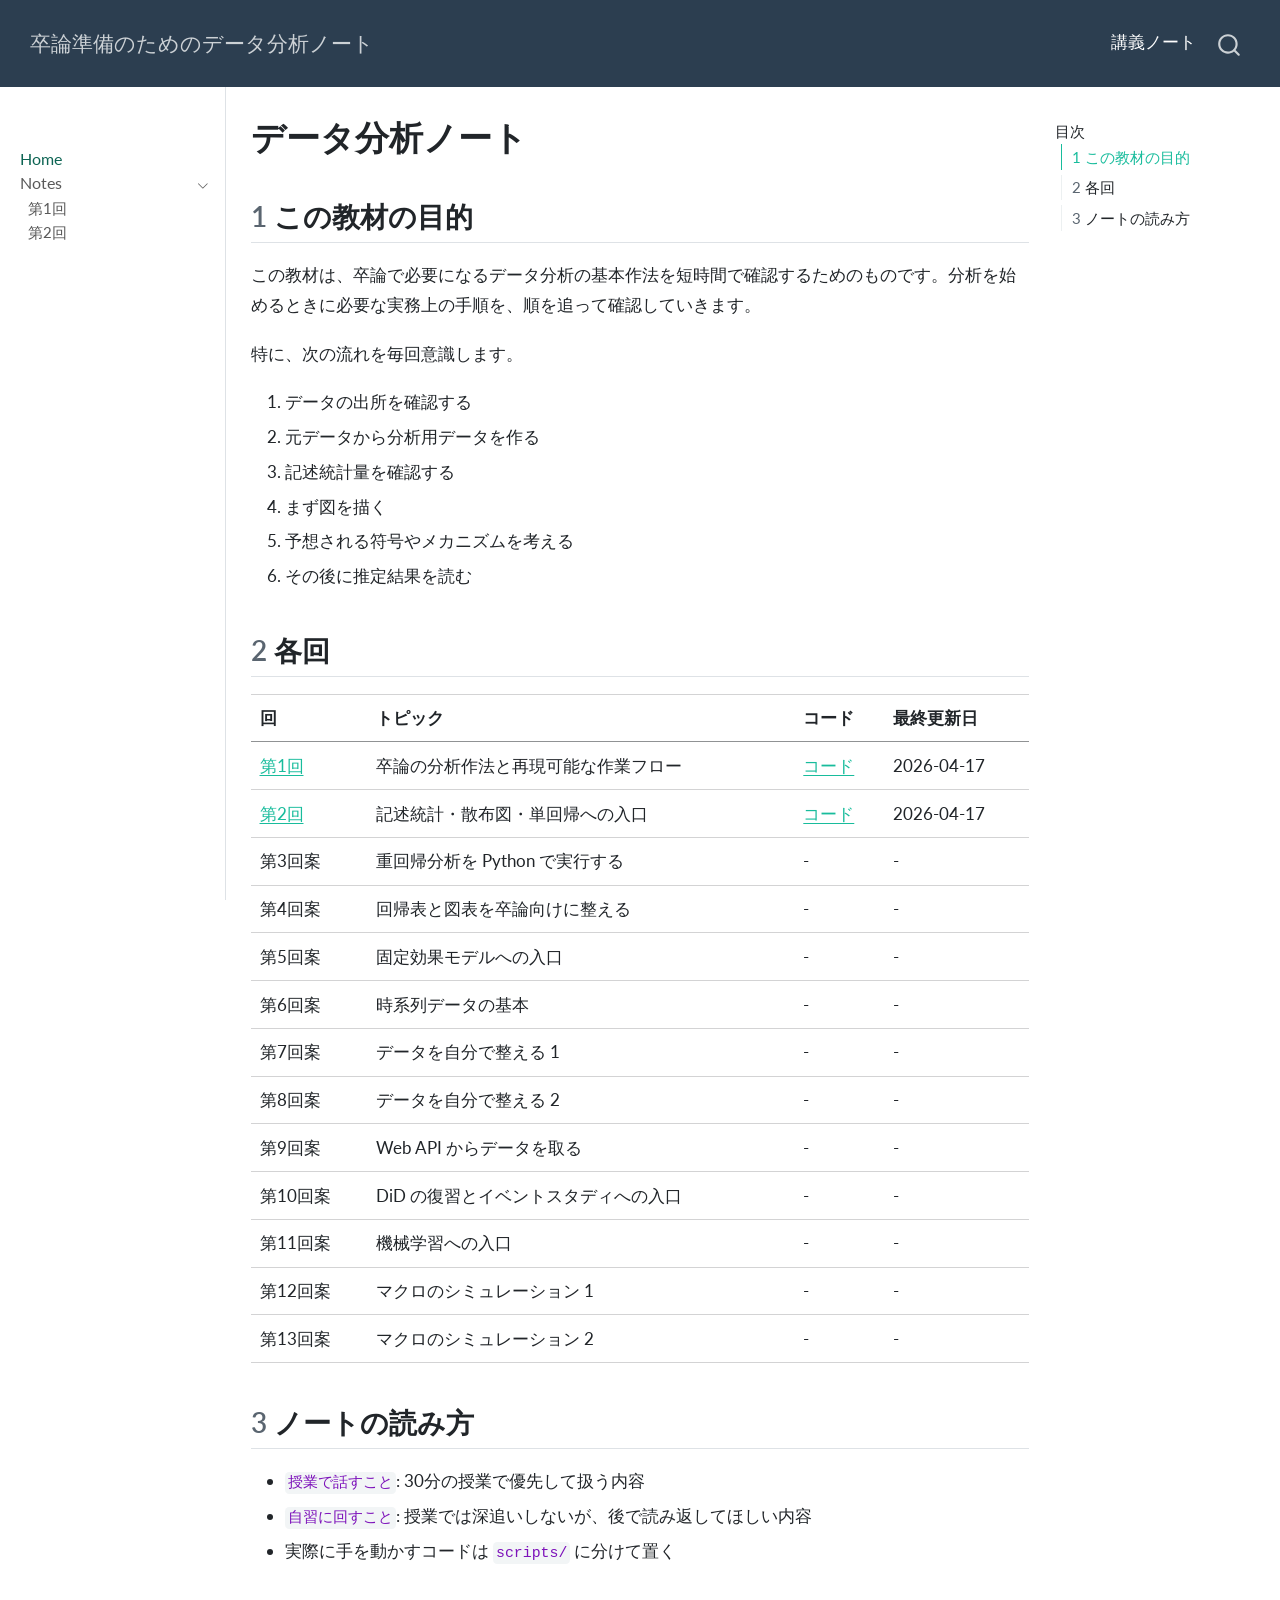
==== docs/notes/index.html @ 519c62a9 "Build docs for GitHub Pages Co-Authored-By: Claude Sonnet 4.6 <noreply@anthropic.com>" ====
<!DOCTYPE html>
<html xmlns="http://www.w3.org/1999/xhtml" lang="ja" xml:lang="ja"><head>

<meta charset="utf-8">
<meta name="generator" content="quarto-1.9.37">

<meta name="viewport" content="width=device-width, initial-scale=1.0, user-scalable=yes">


<title>データ分析ノート – 卒論準備のためのデータ分析ノート</title>
<style>
/* Default styles provided by pandoc.
** See https://pandoc.org/MANUAL.html#variables-for-html for config info.
*/
code{white-space: pre-wrap;}
span.smallcaps{font-variant: small-caps;}
div.columns{display: flex; gap: min(4vw, 1.5em);}
div.column{flex: auto; overflow-x: auto;}
div.hanging-indent{margin-left: 1.5em; text-indent: -1.5em;}
ul.task-list{list-style: none;}
ul.task-list li input[type="checkbox"] {
  width: 0.8em;
  margin: 0 0.8em 0.2em -1em; /* quarto-specific, see https://github.com/quarto-dev/quarto-cli/issues/4556 */ 
  vertical-align: middle;
}
</style>


<script src="../site_libs/quarto-nav/quarto-nav.js"></script>
<script src="../site_libs/quarto-nav/headroom.min.js"></script>
<script src="../site_libs/clipboard/clipboard.min.js"></script>
<script src="../site_libs/quarto-search/autocomplete.umd.js"></script>
<script src="../site_libs/quarto-search/fuse.min.js"></script>
<script src="../site_libs/quarto-search/quarto-search.js"></script>
<meta name="quarto:offset" content="../">
<script src="../site_libs/quarto-html/quarto.js" type="module"></script>
<script src="../site_libs/quarto-html/tabsets/tabsets.js" type="module"></script>
<script src="../site_libs/quarto-html/popper.min.js"></script>
<script src="../site_libs/quarto-html/tippy.umd.min.js"></script>
<script src="../site_libs/quarto-html/anchor.min.js"></script>
<link href="../site_libs/quarto-html/tippy.css" rel="stylesheet">
<link href="../site_libs/quarto-html/quarto-syntax-highlighting-7f8f88aac4f3542376d5c11b86a4c14d.css" rel="stylesheet" id="quarto-text-highlighting-styles">
<script src="../site_libs/bootstrap/bootstrap.min.js"></script>
<link href="../site_libs/bootstrap/bootstrap-icons.css" rel="stylesheet">
<link href="../site_libs/bootstrap/bootstrap-a25fe14d71fb15effab06e6c3a28be36.min.css" rel="stylesheet" append-hash="true" id="quarto-bootstrap" data-mode="light">
<script id="quarto-search-options" type="application/json">{
  "location": "navbar",
  "copy-button": false,
  "collapse-after": 3,
  "panel-placement": "end",
  "type": "overlay",
  "limit": 50,
  "keyboard-shortcut": [
    "f",
    "/",
    "s"
  ],
  "show-item-context": false,
  "language": {
    "search-no-results-text": "一致なし",
    "search-matching-documents-text": "一致した文書",
    "search-copy-link-title": "検索へのリンクをコピー",
    "search-hide-matches-text": "追加の検索結果を非表示",
    "search-more-match-text": "追加の検索結果",
    "search-more-matches-text": "追加の検索結果",
    "search-clear-button-title": "消去",
    "search-text-placeholder": "",
    "search-detached-cancel-button-title": "取消",
    "search-submit-button-title": "検索",
    "search-label": "サーチ"
  }
}</script>


<link rel="stylesheet" href="../assets/styles.css">
</head>

<body class="nav-sidebar docked nav-fixed quarto-light">

<div id="quarto-search-results"></div>
  <header id="quarto-header" class="headroom fixed-top">
    <nav class="navbar navbar-expand-lg " data-bs-theme="dark">
      <div class="navbar-container container-fluid">
      <div class="navbar-brand-container mx-auto">
    <a class="navbar-brand" href="../index.html">
    <span class="navbar-title">卒論準備のためのデータ分析ノート</span>
    </a>
  </div>
            <div id="quarto-search" class="" title="サーチ"></div>
          <button class="navbar-toggler" type="button" data-bs-toggle="collapse" data-bs-target="#navbarCollapse" aria-controls="navbarCollapse" role="menu" aria-expanded="false" aria-label="ナビゲーションを切り替える" onclick="if (window.quartoToggleHeadroom) { window.quartoToggleHeadroom(); }">
  <span class="navbar-toggler-icon"></span>
</button>
          <div class="collapse navbar-collapse" id="navbarCollapse">
            <ul class="navbar-nav navbar-nav-scroll ms-auto">
  <li class="nav-item">
    <a class="nav-link active" href="../notes/index.html" aria-current="page"> 
<span class="menu-text">講義ノート</span></a>
  </li>  
</ul>
          </div> <!-- /navcollapse -->
            <div class="quarto-navbar-tools">
</div>
      </div> <!-- /container-fluid -->
    </nav>
  <nav class="quarto-secondary-nav">
    <div class="container-fluid d-flex">
      <button type="button" class="quarto-btn-toggle btn" data-bs-toggle="collapse" role="button" data-bs-target=".quarto-sidebar-collapse-item" aria-controls="quarto-sidebar" aria-expanded="false" aria-label="サイドバーを切り替える" onclick="if (window.quartoToggleHeadroom) { window.quartoToggleHeadroom(); }">
        <i class="bi bi-layout-text-sidebar-reverse"></i>
      </button>
        <nav class="quarto-page-breadcrumbs" aria-label="breadcrumb"><ol class="breadcrumb"><li class="breadcrumb-item"><a href="../notes/index.html">Home</a></li></ol></nav>
        <a class="flex-grow-1" role="navigation" data-bs-toggle="collapse" data-bs-target=".quarto-sidebar-collapse-item" aria-controls="quarto-sidebar" aria-expanded="false" aria-label="サイドバーを切り替える" onclick="if (window.quartoToggleHeadroom) { window.quartoToggleHeadroom(); }">      
        </a>
      <button type="button" class="btn quarto-search-button" aria-label="サーチ" onclick="window.quartoOpenSearch();">
        <i class="bi bi-search"></i>
      </button>
    </div>
  </nav>
</header>
<!-- content -->
<div id="quarto-content" class="quarto-container page-columns page-rows-contents page-layout-article page-navbar">
<!-- sidebar -->
  <nav id="quarto-sidebar" class="sidebar collapse collapse-horizontal quarto-sidebar-collapse-item sidebar-navigation docked overflow-auto">
        <div class="mt-2 flex-shrink-0 align-items-center">
        <div class="sidebar-search">
        <div id="quarto-search" class="" title="サーチ"></div>
        </div>
        </div>
    <div class="sidebar-menu-container"> 
    <ul class="list-unstyled mt-1">
        <li class="sidebar-item">
  <div class="sidebar-item-container"> 
  <a href="../notes/index.html" class="sidebar-item-text sidebar-link active">
 <span class="menu-text">Home</span></a>
  </div>
</li>
        <li class="sidebar-item sidebar-item-section">
      <div class="sidebar-item-container"> 
            <a class="sidebar-item-text sidebar-link text-start" data-bs-toggle="collapse" data-bs-target="#quarto-sidebar-section-1" role="navigation" aria-expanded="true">
 <span class="menu-text">Notes</span></a>
          <a class="sidebar-item-toggle text-start" data-bs-toggle="collapse" data-bs-target="#quarto-sidebar-section-1" role="navigation" aria-expanded="true" aria-label="セクションを切り替え">
            <i class="bi bi-chevron-right ms-2"></i>
          </a> 
      </div>
      <ul id="quarto-sidebar-section-1" class="collapse list-unstyled sidebar-section depth1 show">  
          <li class="sidebar-item">
  <div class="sidebar-item-container"> 
  <a href="../notes/sessions/session-01.html" class="sidebar-item-text sidebar-link">
 <span class="menu-text">第1回</span></a>
  </div>
</li>
          <li class="sidebar-item">
  <div class="sidebar-item-container"> 
  <a href="../notes/sessions/session-02.html" class="sidebar-item-text sidebar-link">
 <span class="menu-text">第2回</span></a>
  </div>
</li>
      </ul>
  </li>
    </ul>
    </div>
</nav>
<div id="quarto-sidebar-glass" class="quarto-sidebar-collapse-item" data-bs-toggle="collapse" data-bs-target=".quarto-sidebar-collapse-item"></div>
<!-- margin-sidebar -->
    <div id="quarto-margin-sidebar" class="sidebar margin-sidebar">
        <nav id="TOC" role="doc-toc" class="toc-active">
    <h2 id="toc-title">目次</h2>
   
  <ul>
  <li><a href="#この教材の目的" id="toc-この教材の目的" class="nav-link active" data-scroll-target="#この教材の目的"><span class="header-section-number">1</span> この教材の目的</a></li>
  <li><a href="#各回" id="toc-各回" class="nav-link" data-scroll-target="#各回"><span class="header-section-number">2</span> 各回</a></li>
  <li><a href="#ノートの読み方" id="toc-ノートの読み方" class="nav-link" data-scroll-target="#ノートの読み方"><span class="header-section-number">3</span> ノートの読み方</a></li>
  </ul>
</nav>
    </div>
<!-- main -->
<main class="content" id="quarto-document-content">

<header id="title-block-header" class="quarto-title-block default">
<div class="quarto-title">
<h1 class="title">データ分析ノート</h1>
</div>



<div class="quarto-title-meta">

    
  
    
  </div>
  


</header>


<section id="この教材の目的" class="level2" data-number="1">
<h2 data-number="1" class="anchored" data-anchor-id="この教材の目的"><span class="header-section-number">1</span> この教材の目的</h2>
<p>この教材は、卒論で必要になるデータ分析の基本作法を短時間で確認するためのものです。分析を始めるときに必要な実務上の手順を、順を追って確認していきます。</p>
<p>特に、次の流れを毎回意識します。</p>
<ol type="1">
<li>データの出所を確認する</li>
<li>元データから分析用データを作る</li>
<li>記述統計量を確認する</li>
<li>まず図を描く</li>
<li>予想される符号やメカニズムを考える</li>
<li>その後に推定結果を読む</li>
</ol>
</section>
<section id="各回" class="level2" data-number="2">
<h2 data-number="2" class="anchored" data-anchor-id="各回"><span class="header-section-number">2</span> 各回</h2>
<table class="caption-top table">
<thead>
<tr class="header">
<th>回</th>
<th>トピック</th>
<th>コード</th>
<th>最終更新日</th>
</tr>
</thead>
<tbody>
<tr class="odd">
<td><a href="../notes/sessions/session-01.html">第1回</a></td>
<td>卒論の分析作法と再現可能な作業フロー</td>
<td><a href="https://github.com/kjst-edu/thesis-data-lab/tree/main/scripts/session_01">コード</a></td>
<td>2026-04-17</td>
</tr>
<tr class="even">
<td><a href="../notes/sessions/session-02.html">第2回</a></td>
<td>記述統計・散布図・単回帰への入口</td>
<td><a href="https://github.com/kjst-edu/thesis-data-lab/tree/main/scripts/session_02">コード</a></td>
<td>2026-04-17</td>
</tr>
<tr class="odd">
<td>第3回案</td>
<td>重回帰分析を Python で実行する</td>
<td>-</td>
<td>-</td>
</tr>
<tr class="even">
<td>第4回案</td>
<td>回帰表と図表を卒論向けに整える</td>
<td>-</td>
<td>-</td>
</tr>
<tr class="odd">
<td>第5回案</td>
<td>固定効果モデルへの入口</td>
<td>-</td>
<td>-</td>
</tr>
<tr class="even">
<td>第6回案</td>
<td>時系列データの基本</td>
<td>-</td>
<td>-</td>
</tr>
<tr class="odd">
<td>第7回案</td>
<td>データを自分で整える 1</td>
<td>-</td>
<td>-</td>
</tr>
<tr class="even">
<td>第8回案</td>
<td>データを自分で整える 2</td>
<td>-</td>
<td>-</td>
</tr>
<tr class="odd">
<td>第9回案</td>
<td>Web API からデータを取る</td>
<td>-</td>
<td>-</td>
</tr>
<tr class="even">
<td>第10回案</td>
<td>DiD の復習とイベントスタディへの入口</td>
<td>-</td>
<td>-</td>
</tr>
<tr class="odd">
<td>第11回案</td>
<td>機械学習への入口</td>
<td>-</td>
<td>-</td>
</tr>
<tr class="even">
<td>第12回案</td>
<td>マクロのシミュレーション 1</td>
<td>-</td>
<td>-</td>
</tr>
<tr class="odd">
<td>第13回案</td>
<td>マクロのシミュレーション 2</td>
<td>-</td>
<td>-</td>
</tr>
</tbody>
</table>
</section>
<section id="ノートの読み方" class="level2" data-number="3">
<h2 data-number="3" class="anchored" data-anchor-id="ノートの読み方"><span class="header-section-number">3</span> ノートの読み方</h2>
<ul>
<li><code>授業で話すこと</code>: 30分の授業で優先して扱う内容</li>
<li><code>自習に回すこと</code>: 授業では深追いしないが、後で読み返してほしい内容</li>
<li>実際に手を動かすコードは <code>scripts/</code> に分けて置く</li>
</ul>


</section>

</main> <!-- /main -->
<script id="quarto-html-after-body" type="application/javascript">
  window.document.addEventListener("DOMContentLoaded", function (event) {
    const icon = "";
    const anchorJS = new window.AnchorJS();
    anchorJS.options = {
      placement: 'right',
      icon: icon
    };
    anchorJS.add('.anchored');
    const isCodeAnnotation = (el) => {
      for (const clz of el.classList) {
        if (clz.startsWith('code-annotation-')) {                     
          return true;
        }
      }
      return false;
    }
    const onCopySuccess = function(e) {
      // button target
      const button = e.trigger;
      // don't keep focus
      button.blur();
      // flash "checked"
      button.classList.add('code-copy-button-checked');
      var currentTitle = button.getAttribute("title");
      button.setAttribute("title", "コピーしました");
      let tooltip;
      if (window.bootstrap) {
        button.setAttribute("data-bs-toggle", "tooltip");
        button.setAttribute("data-bs-placement", "left");
        button.setAttribute("data-bs-title", "コピーしました");
        tooltip = new bootstrap.Tooltip(button, 
          { trigger: "manual", 
            customClass: "code-copy-button-tooltip",
            offset: [0, -8]});
        tooltip.show();    
      }
      setTimeout(function() {
        if (tooltip) {
          tooltip.hide();
          button.removeAttribute("data-bs-title");
          button.removeAttribute("data-bs-toggle");
          button.removeAttribute("data-bs-placement");
        }
        button.setAttribute("title", currentTitle);
        button.classList.remove('code-copy-button-checked');
      }, 1000);
      // clear code selection
      e.clearSelection();
    }
    const getTextToCopy = function(trigger) {
      const outerScaffold = trigger.parentElement.cloneNode(true);
      const codeEl = outerScaffold.querySelector('code');
      for (const childEl of codeEl.children) {
        if (isCodeAnnotation(childEl)) {
          childEl.remove();
        }
      }
      return codeEl.innerText;
    }
    const clipboard = new window.ClipboardJS('.code-copy-button:not([data-in-quarto-modal])', {
      text: getTextToCopy
    });
    clipboard.on('success', onCopySuccess);
    if (window.document.getElementById('quarto-embedded-source-code-modal')) {
      const clipboardModal = new window.ClipboardJS('.code-copy-button[data-in-quarto-modal]', {
        text: getTextToCopy,
        container: window.document.getElementById('quarto-embedded-source-code-modal')
      });
      clipboardModal.on('success', onCopySuccess);
    }
      var localhostRegex = new RegExp(/^(?:http|https):\/\/localhost\:?[0-9]*\//);
      var mailtoRegex = new RegExp(/^mailto:/);
        var filterRegex = new RegExp('/' + window.location.host + '/');
      var isInternal = (href) => {
          return filterRegex.test(href) || localhostRegex.test(href) || mailtoRegex.test(href);
      }
      // Inspect non-navigation links and adorn them if external
     var links = window.document.querySelectorAll('a[href]:not(.nav-link):not(.navbar-brand):not(.toc-action):not(.sidebar-link):not(.sidebar-item-toggle):not(.pagination-link):not(.no-external):not([aria-hidden]):not(.dropdown-item):not(.quarto-navigation-tool):not(.about-link)');
      for (var i=0; i<links.length; i++) {
        const link = links[i];
        if (!isInternal(link.href)) {
          // undo the damage that might have been done by quarto-nav.js in the case of
          // links that we want to consider external
          if (link.dataset.originalHref !== undefined) {
            link.href = link.dataset.originalHref;
          }
        }
      }
    function tippyHover(el, contentFn, onTriggerFn, onUntriggerFn) {
      const config = {
        allowHTML: true,
        maxWidth: 500,
        delay: 100,
        arrow: false,
        appendTo: function(el) {
            return el.parentElement;
        },
        interactive: true,
        interactiveBorder: 10,
        theme: 'quarto',
        placement: 'bottom-start',
      };
      if (contentFn) {
        config.content = contentFn;
      }
      if (onTriggerFn) {
        config.onTrigger = onTriggerFn;
      }
      if (onUntriggerFn) {
        config.onUntrigger = onUntriggerFn;
      }
      window.tippy(el, config); 
    }
    const noterefs = window.document.querySelectorAll('a[role="doc-noteref"]');
    for (var i=0; i<noterefs.length; i++) {
      const ref = noterefs[i];
      tippyHover(ref, function() {
        // use id or data attribute instead here
        let href = ref.getAttribute('data-footnote-href') || ref.getAttribute('href');
        try { href = new URL(href).hash; } catch {}
        const id = href.replace(/^#\/?/, "");
        const note = window.document.getElementById(id);
        if (note) {
          return note.innerHTML;
        } else {
          return "";
        }
      });
    }
    const xrefs = window.document.querySelectorAll('a.quarto-xref');
    const processXRef = (id, note) => {
      // Strip column container classes
      const stripColumnClz = (el) => {
        el.classList.remove("page-full", "page-columns");
        if (el.children) {
          for (const child of el.children) {
            stripColumnClz(child);
          }
        }
      }
      stripColumnClz(note)
      if (id === null || id.startsWith('sec-')) {
        // Special case sections, only their first couple elements
        const container = document.createElement("div");
        if (note.children && note.children.length > 2) {
          container.appendChild(note.children[0].cloneNode(true));
          for (let i = 1; i < note.children.length; i++) {
            const child = note.children[i];
            if (child.tagName === "P" && child.innerText === "") {
              continue;
            } else {
              container.appendChild(child.cloneNode(true));
              break;
            }
          }
          if (window.Quarto?.typesetMath) {
            window.Quarto.typesetMath(container);
          }
          return container.innerHTML
        } else {
          if (window.Quarto?.typesetMath) {
            window.Quarto.typesetMath(note);
          }
          return note.innerHTML;
        }
      } else {
        // Remove any anchor links if they are present
        const anchorLink = note.querySelector('a.anchorjs-link');
        if (anchorLink) {
          anchorLink.remove();
        }
        if (window.Quarto?.typesetMath) {
          window.Quarto.typesetMath(note);
        }
        if (note.classList.contains("callout")) {
          return note.outerHTML;
        } else {
          return note.innerHTML;
        }
      }
    }
    for (var i=0; i<xrefs.length; i++) {
      const xref = xrefs[i];
      tippyHover(xref, undefined, function(instance) {
        instance.disable();
        let url = xref.getAttribute('href');
        let hash = undefined; 
        if (url.startsWith('#')) {
          hash = url;
        } else {
          try { hash = new URL(url).hash; } catch {}
        }
        if (hash) {
          const id = hash.replace(/^#\/?/, "");
          const note = window.document.getElementById(id);
          if (note !== null) {
            try {
              const html = processXRef(id, note.cloneNode(true));
              instance.setContent(html);
            } finally {
              instance.enable();
              instance.show();
            }
          } else {
            // See if we can fetch this
            fetch(url.split('#')[0])
            .then(res => res.text())
            .then(html => {
              const parser = new DOMParser();
              const htmlDoc = parser.parseFromString(html, "text/html");
              const note = htmlDoc.getElementById(id);
              if (note !== null) {
                const html = processXRef(id, note);
                instance.setContent(html);
              } 
            }).finally(() => {
              instance.enable();
              instance.show();
            });
          }
        } else {
          // See if we can fetch a full url (with no hash to target)
          // This is a special case and we should probably do some content thinning / targeting
          fetch(url)
          .then(res => res.text())
          .then(html => {
            const parser = new DOMParser();
            const htmlDoc = parser.parseFromString(html, "text/html");
            const note = htmlDoc.querySelector('main.content');
            if (note !== null) {
              // This should only happen for chapter cross references
              // (since there is no id in the URL)
              // remove the first header
              if (note.children.length > 0 && note.children[0].tagName === "HEADER") {
                note.children[0].remove();
              }
              const html = processXRef(null, note);
              instance.setContent(html);
            } 
          }).finally(() => {
            instance.enable();
            instance.show();
          });
        }
      }, function(instance) {
      });
    }
        let selectedAnnoteEl;
        const selectorForAnnotation = ( cell, annotation) => {
          let cellAttr = 'data-code-cell="' + cell + '"';
          let lineAttr = 'data-code-annotation="' +  annotation + '"';
          const selector = 'span[' + cellAttr + '][' + lineAttr + ']';
          return selector;
        }
        const selectCodeLines = (annoteEl) => {
          const doc = window.document;
          const targetCell = annoteEl.getAttribute("data-target-cell");
          const targetAnnotation = annoteEl.getAttribute("data-target-annotation");
          const annoteSpan = window.document.querySelector(selectorForAnnotation(targetCell, targetAnnotation));
          const lines = annoteSpan.getAttribute("data-code-lines").split(",");
          const lineIds = lines.map((line) => {
            return targetCell + "-" + line;
          })
          let top = null;
          let height = null;
          let parent = null;
          if (lineIds.length > 0) {
              //compute the position of the single el (top and bottom and make a div)
              const el = window.document.getElementById(lineIds[0]);
              top = el.offsetTop;
              height = el.offsetHeight;
              parent = el.parentElement.parentElement;
            if (lineIds.length > 1) {
              const lastEl = window.document.getElementById(lineIds[lineIds.length - 1]);
              const bottom = lastEl.offsetTop + lastEl.offsetHeight;
              height = bottom - top;
            }
            if (top !== null && height !== null && parent !== null) {
              // cook up a div (if necessary) and position it 
              let div = window.document.getElementById("code-annotation-line-highlight");
              if (div === null) {
                div = window.document.createElement("div");
                div.setAttribute("id", "code-annotation-line-highlight");
                div.style.position = 'absolute';
                parent.appendChild(div);
              }
              div.style.top = top - 2 + "px";
              div.style.height = height + 4 + "px";
              div.style.left = 0;
              let gutterDiv = window.document.getElementById("code-annotation-line-highlight-gutter");
              if (gutterDiv === null) {
                gutterDiv = window.document.createElement("div");
                gutterDiv.setAttribute("id", "code-annotation-line-highlight-gutter");
                gutterDiv.style.position = 'absolute';
                const codeCell = window.document.getElementById(targetCell);
                const gutter = codeCell.querySelector('.code-annotation-gutter');
                gutter.appendChild(gutterDiv);
              }
              gutterDiv.style.top = top - 2 + "px";
              gutterDiv.style.height = height + 4 + "px";
            }
            selectedAnnoteEl = annoteEl;
          }
        };
        const unselectCodeLines = () => {
          const elementsIds = ["code-annotation-line-highlight", "code-annotation-line-highlight-gutter"];
          elementsIds.forEach((elId) => {
            const div = window.document.getElementById(elId);
            if (div) {
              div.remove();
            }
          });
          selectedAnnoteEl = undefined;
        };
          // Handle positioning of the toggle
      window.addEventListener(
        "resize",
        throttle(() => {
          elRect = undefined;
          if (selectedAnnoteEl) {
            selectCodeLines(selectedAnnoteEl);
          }
        }, 10)
      );
      function throttle(fn, ms) {
      let throttle = false;
      let timer;
        return (...args) => {
          if(!throttle) { // first call gets through
              fn.apply(this, args);
              throttle = true;
          } else { // all the others get throttled
              if(timer) clearTimeout(timer); // cancel #2
              timer = setTimeout(() => {
                fn.apply(this, args);
                timer = throttle = false;
              }, ms);
          }
        };
      }
        // Attach click handler to the DT
        const annoteDls = window.document.querySelectorAll('dt[data-target-cell]');
        for (const annoteDlNode of annoteDls) {
          annoteDlNode.addEventListener('click', (event) => {
            const clickedEl = event.target;
            if (clickedEl !== selectedAnnoteEl) {
              unselectCodeLines();
              const activeEl = window.document.querySelector('dt[data-target-cell].code-annotation-active');
              if (activeEl) {
                activeEl.classList.remove('code-annotation-active');
              }
              selectCodeLines(clickedEl);
              clickedEl.classList.add('code-annotation-active');
            } else {
              // Unselect the line
              unselectCodeLines();
              clickedEl.classList.remove('code-annotation-active');
            }
          });
        }
    const findCites = (el) => {
      const parentEl = el.parentElement;
      if (parentEl) {
        const cites = parentEl.dataset.cites;
        if (cites) {
          return {
            el,
            cites: cites.split(' ')
          };
        } else {
          return findCites(el.parentElement)
        }
      } else {
        return undefined;
      }
    };
    var bibliorefs = window.document.querySelectorAll('a[role="doc-biblioref"]');
    for (var i=0; i<bibliorefs.length; i++) {
      const ref = bibliorefs[i];
      const citeInfo = findCites(ref);
      if (citeInfo) {
        tippyHover(citeInfo.el, function() {
          var popup = window.document.createElement('div');
          citeInfo.cites.forEach(function(cite) {
            var citeDiv = window.document.createElement('div');
            citeDiv.classList.add('hanging-indent');
            citeDiv.classList.add('csl-entry');
            var biblioDiv = window.document.getElementById('ref-' + cite);
            if (biblioDiv) {
              citeDiv.innerHTML = biblioDiv.innerHTML;
            }
            popup.appendChild(citeDiv);
          });
          return popup.innerHTML;
        });
      }
    }
  });
  </script>
</div> <!-- /content -->




</body></html>
---- docs/site_libs/quarto-html/tippy.css ----
.tippy-box[data-animation=fade][data-state=hidden]{opacity:0}[data-tippy-root]{max-width:calc(100vw - 10px)}.tippy-box{position:relative;background-color:#333;color:#fff;border-radius:4px;font-size:14px;line-height:1.4;white-space:normal;outline:0;transition-property:transform,visibility,opacity}.tippy-box[data-placement^=top]>.tippy-arrow{bottom:0}.tippy-box[data-placement^=top]>.tippy-arrow:before{bottom:-7px;left:0;border-width:8px 8px 0;border-top-color:initial;transform-origin:center top}.tippy-box[data-placement^=bottom]>.tippy-arrow{top:0}.tippy-box[data-placement^=bottom]>.tippy-arrow:before{top:-7px;left:0;border-width:0 8px 8px;border-bottom-color:initial;transform-origin:center bottom}.tippy-box[data-placement^=left]>.tippy-arrow{right:0}.tippy-box[data-placement^=left]>.tippy-arrow:before{border-width:8px 0 8px 8px;border-left-color:initial;right:-7px;transform-origin:center left}.tippy-box[data-placement^=right]>.tippy-arrow{left:0}.tippy-box[data-placement^=right]>.tippy-arrow:before{left:-7px;border-width:8px 8px 8px 0;border-right-color:initial;transform-origin:center right}.tippy-box[data-inertia][data-state=visible]{transition-timing-function:cubic-bezier(.54,1.5,.38,1.11)}.tippy-arrow{width:16px;height:16px;color:#333}.tippy-arrow:before{content:"";position:absolute;border-color:transparent;border-style:solid}.tippy-content{position:relative;padding:5px 9px;z-index:1}
---- docs/site_libs/quarto-html/quarto-syntax-highlighting-7f8f88aac4f3542376d5c11b86a4c14d.css ----
/* quarto syntax highlight colors */
:root {
  --quarto-hl-ot-color: #003B4F;
  --quarto-hl-at-color: #657422;
  --quarto-hl-ss-color: #20794D;
  --quarto-hl-an-color: #5E5E5E;
  --quarto-hl-fu-color: #4758AB;
  --quarto-hl-st-color: #20794D;
  --quarto-hl-cf-color: #003B4F;
  --quarto-hl-op-color: #5E5E5E;
  --quarto-hl-er-color: #AD0000;
  --quarto-hl-bn-color: #AD0000;
  --quarto-hl-al-color: #AD0000;
  --quarto-hl-va-color: #111111;
  --quarto-hl-bu-color: inherit;
  --quarto-hl-ex-color: inherit;
  --quarto-hl-pp-color: #AD0000;
  --quarto-hl-in-color: #5E5E5E;
  --quarto-hl-vs-color: #20794D;
  --quarto-hl-wa-color: #5E5E5E;
  --quarto-hl-do-color: #5E5E5E;
  --quarto-hl-im-color: #00769E;
  --quarto-hl-ch-color: #20794D;
  --quarto-hl-dt-color: #AD0000;
  --quarto-hl-fl-color: #AD0000;
  --quarto-hl-co-color: #5E5E5E;
  --quarto-hl-cv-color: #5E5E5E;
  --quarto-hl-cn-color: #8f5902;
  --quarto-hl-sc-color: #5E5E5E;
  --quarto-hl-dv-color: #AD0000;
  --quarto-hl-kw-color: #003B4F;
}

/* other quarto variables */
:root {
  --quarto-font-monospace: SFMono-Regular, Menlo, Monaco, Consolas, "Liberation Mono", "Courier New", monospace;
}

/* syntax highlight based on Pandoc's rules */
pre > code.sourceCode > span {
  color: #003B4F;
}

code.sourceCode > span {
  color: #003B4F;
}

div.sourceCode,
div.sourceCode pre.sourceCode {
  color: #003B4F;
}

/* Normal */
code span {
  color: #003B4F;
}

/* Alert */
code span.al {
  color: #AD0000;
  font-style: inherit;
}

/* Annotation */
code span.an {
  color: #5E5E5E;
  font-style: inherit;
}

/* Attribute */
code span.at {
  color: #657422;
  font-style: inherit;
}

/* BaseN */
code span.bn {
  color: #AD0000;
  font-style: inherit;
}

/* BuiltIn */
code span.bu {
  font-style: inherit;
}

/* ControlFlow */
code span.cf {
  color: #003B4F;
  font-weight: bold;
  font-style: inherit;
}

/* Char */
code span.ch {
  color: #20794D;
  font-style: inherit;
}

/* Constant */
code span.cn {
  color: #8f5902;
  font-style: inherit;
}

/* Comment */
code span.co {
  color: #5E5E5E;
  font-style: inherit;
}

/* CommentVar */
code span.cv {
  color: #5E5E5E;
  font-style: italic;
}

/* Documentation */
code span.do {
  color: #5E5E5E;
  font-style: italic;
}

/* DataType */
code span.dt {
  color: #AD0000;
  font-style: inherit;
}

/* DecVal */
code span.dv {
  color: #AD0000;
  font-style: inherit;
}

/* Error */
code span.er {
  color: #AD0000;
  font-style: inherit;
}

/* Extension */
code span.ex {
  font-style: inherit;
}

/* Float */
code span.fl {
  color: #AD0000;
  font-style: inherit;
}

/* Function */
code span.fu {
  color: #4758AB;
  font-style: inherit;
}

/* Import */
code span.im {
  color: #00769E;
  font-style: inherit;
}

/* Information */
code span.in {
  color: #5E5E5E;
  font-style: inherit;
}

/* Keyword */
code span.kw {
  color: #003B4F;
  font-weight: bold;
  font-style: inherit;
}

/* Operator */
code span.op {
  color: #5E5E5E;
  font-style: inherit;
}

/* Other */
code span.ot {
  color: #003B4F;
  font-style: inherit;
}

/* Preprocessor */
code span.pp {
  color: #AD0000;
  font-style: inherit;
}

/* SpecialChar */
code span.sc {
  color: #5E5E5E;
  font-style: inherit;
}

/* SpecialString */
code span.ss {
  color: #20794D;
  font-style: inherit;
}

/* String */
code span.st {
  color: #20794D;
  font-style: inherit;
}

/* Variable */
code span.va {
  color: #111111;
  font-style: inherit;
}

/* VerbatimString */
code span.vs {
  color: #20794D;
  font-style: inherit;
}

/* Warning */
code span.wa {
  color: #5E5E5E;
  font-style: italic;
}

.prevent-inlining {
  content: "</";
}

/*# sourceMappingURL=789ad8cd35626ba772517505b42a116e.css.map */
---- docs/assets/styles.css ----
body {
  line-height: 1.75;
}

.quarto-title-block {
  margin-bottom: 2.75rem;
}

.quarto-title-block .title {
  margin-bottom: 1.25rem;
}

.content {
  max-width: 860px;
}

.main-content {
  padding-top: 1.25rem;
}

h2,
h3,
h4 {
  margin-top: 2.25rem;
  margin-bottom: 1rem;
}

section.level2 {
  margin-top: 2.5rem;
}

p,
ol,
ul,
table {
  margin-bottom: 1.1rem;
}

li {
  margin-bottom: 0.3rem;
}

table {
  margin-top: 1rem;
}

.sidebar nav[role="doc-toc"] {
  padding-top: 1rem;
}

.sidebar-item {
  margin-bottom: 0.2rem;
}

.quarto-float {
  margin-top: 1.5rem;
  margin-bottom: 1.5rem;
}
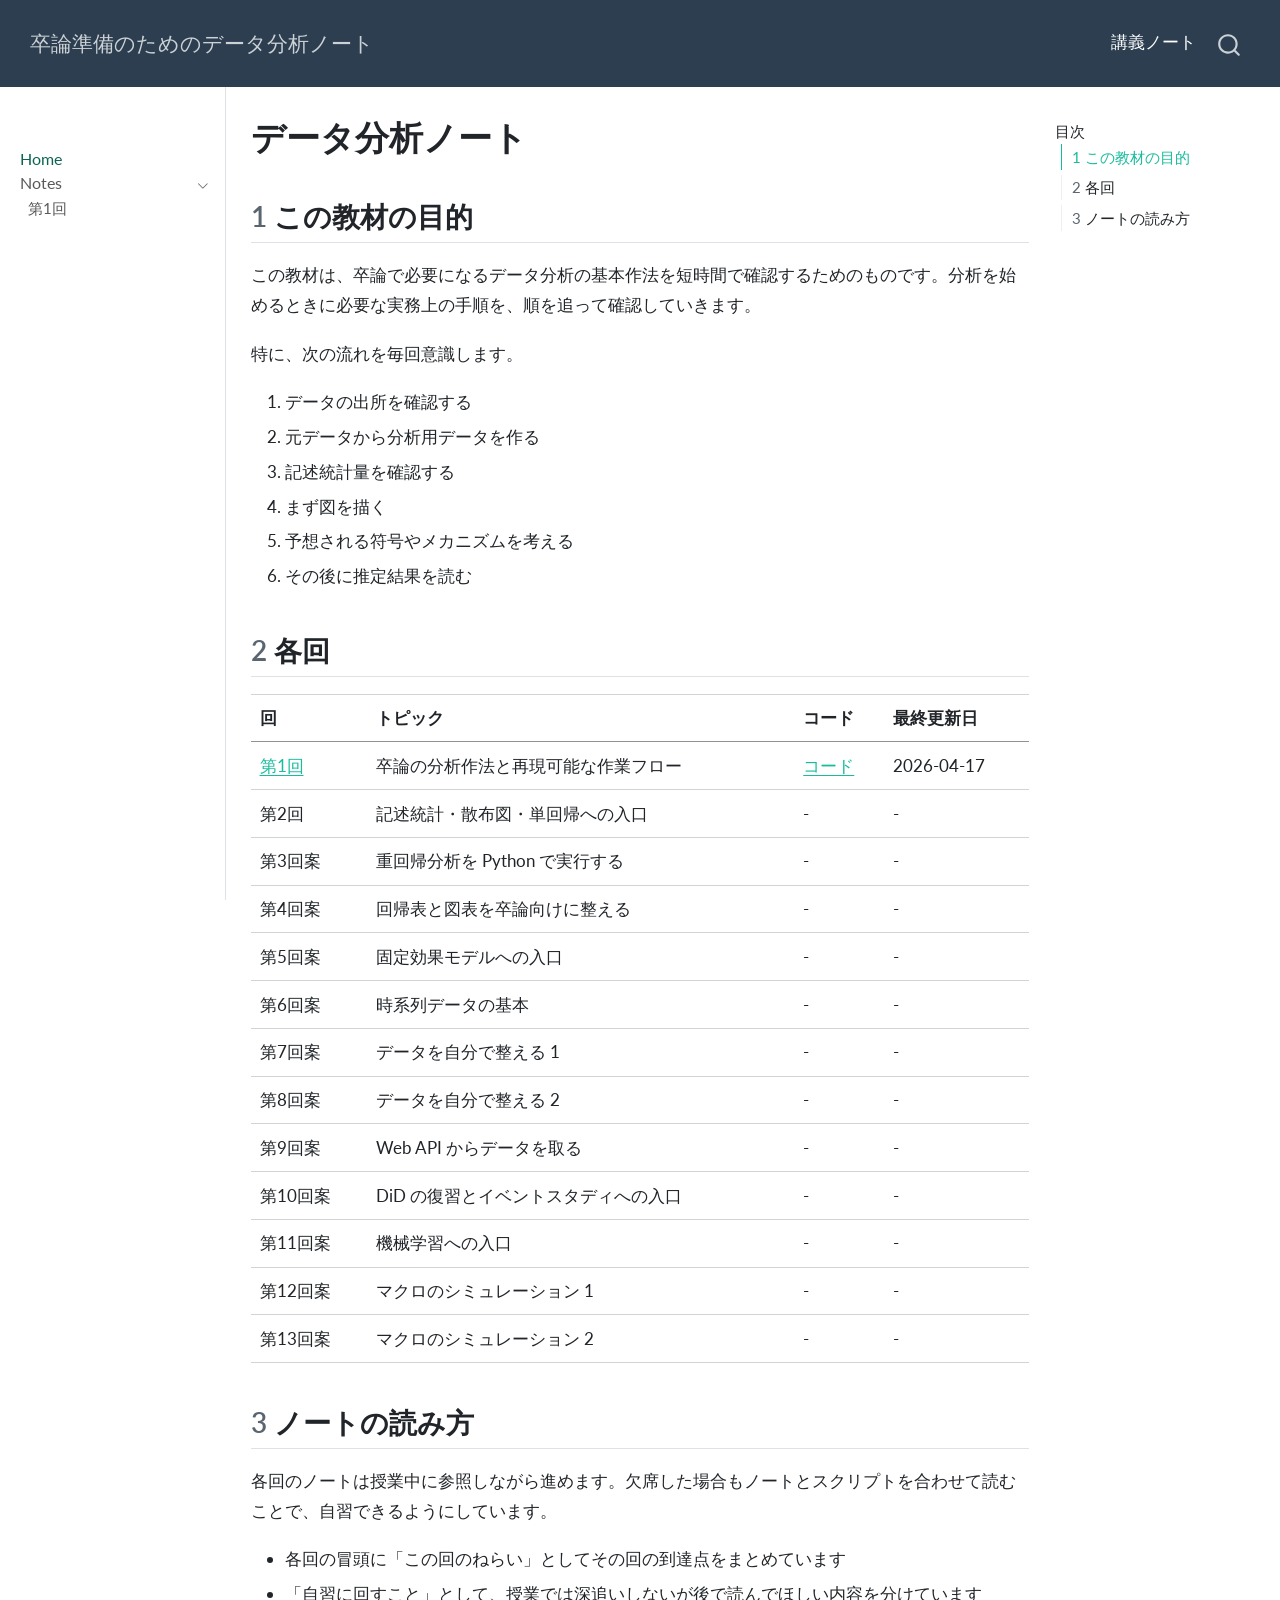
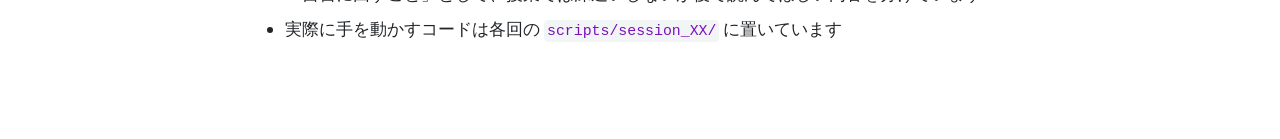
==== commit f8105189: "Build docs for GitHub Pages Co-Authored-By: Claude Sonnet 4.6 <noreply@anthropic.com>" ====
--- a/docs/notes/index.html
+++ b/docs/notes/index.html
@@ -148,12 +148,6 @@
  <span class="menu-text">第1回</span></a>
   </div>
 </li>
-          <li class="sidebar-item">
-  <div class="sidebar-item-container"> 
-  <a href="../notes/sessions/session-02.html" class="sidebar-item-text sidebar-link">
- <span class="menu-text">第2回</span></a>
-  </div>
-</li>
       </ul>
   </li>
     </ul>
@@ -226,10 +220,10 @@
 <td>2026-04-17</td>
 </tr>
 <tr class="even">
-<td><a href="../notes/sessions/session-02.html">第2回</a></td>
+<td>第2回</td>
 <td>記述統計・散布図・単回帰への入口</td>
-<td><a href="https://github.com/kjst-edu/thesis-data-lab/tree/main/scripts/session_02">コード</a></td>
-<td>2026-04-17</td>
+<td>-</td>
+<td>-</td>
 </tr>
 <tr class="odd">
 <td>第3回案</td>
@@ -302,10 +296,11 @@
 </section>
 <section id="ノートの読み方" class="level2" data-number="3">
 <h2 data-number="3" class="anchored" data-anchor-id="ノートの読み方"><span class="header-section-number">3</span> ノートの読み方</h2>
+<p>各回のノートは授業中に参照しながら進めます。欠席した場合もノートとスクリプトを合わせて読むことで、自習できるようにしています。</p>
 <ul>
-<li><code>授業で話すこと</code>: 30分の授業で優先して扱う内容</li>
-<li><code>自習に回すこと</code>: 授業では深追いしないが、後で読み返してほしい内容</li>
-<li>実際に手を動かすコードは <code>scripts/</code> に分けて置く</li>
+<li>各回の冒頭に「この回のねらい」としてその回の到達点をまとめています</li>
+<li>「自習に回すこと」として、授業では深追いしないが後で読んでほしい内容を分けています</li>
+<li>実際に手を動かすコードは各回の <code>scripts/session_XX/</code> に置いています</li>
 </ul>
 
 
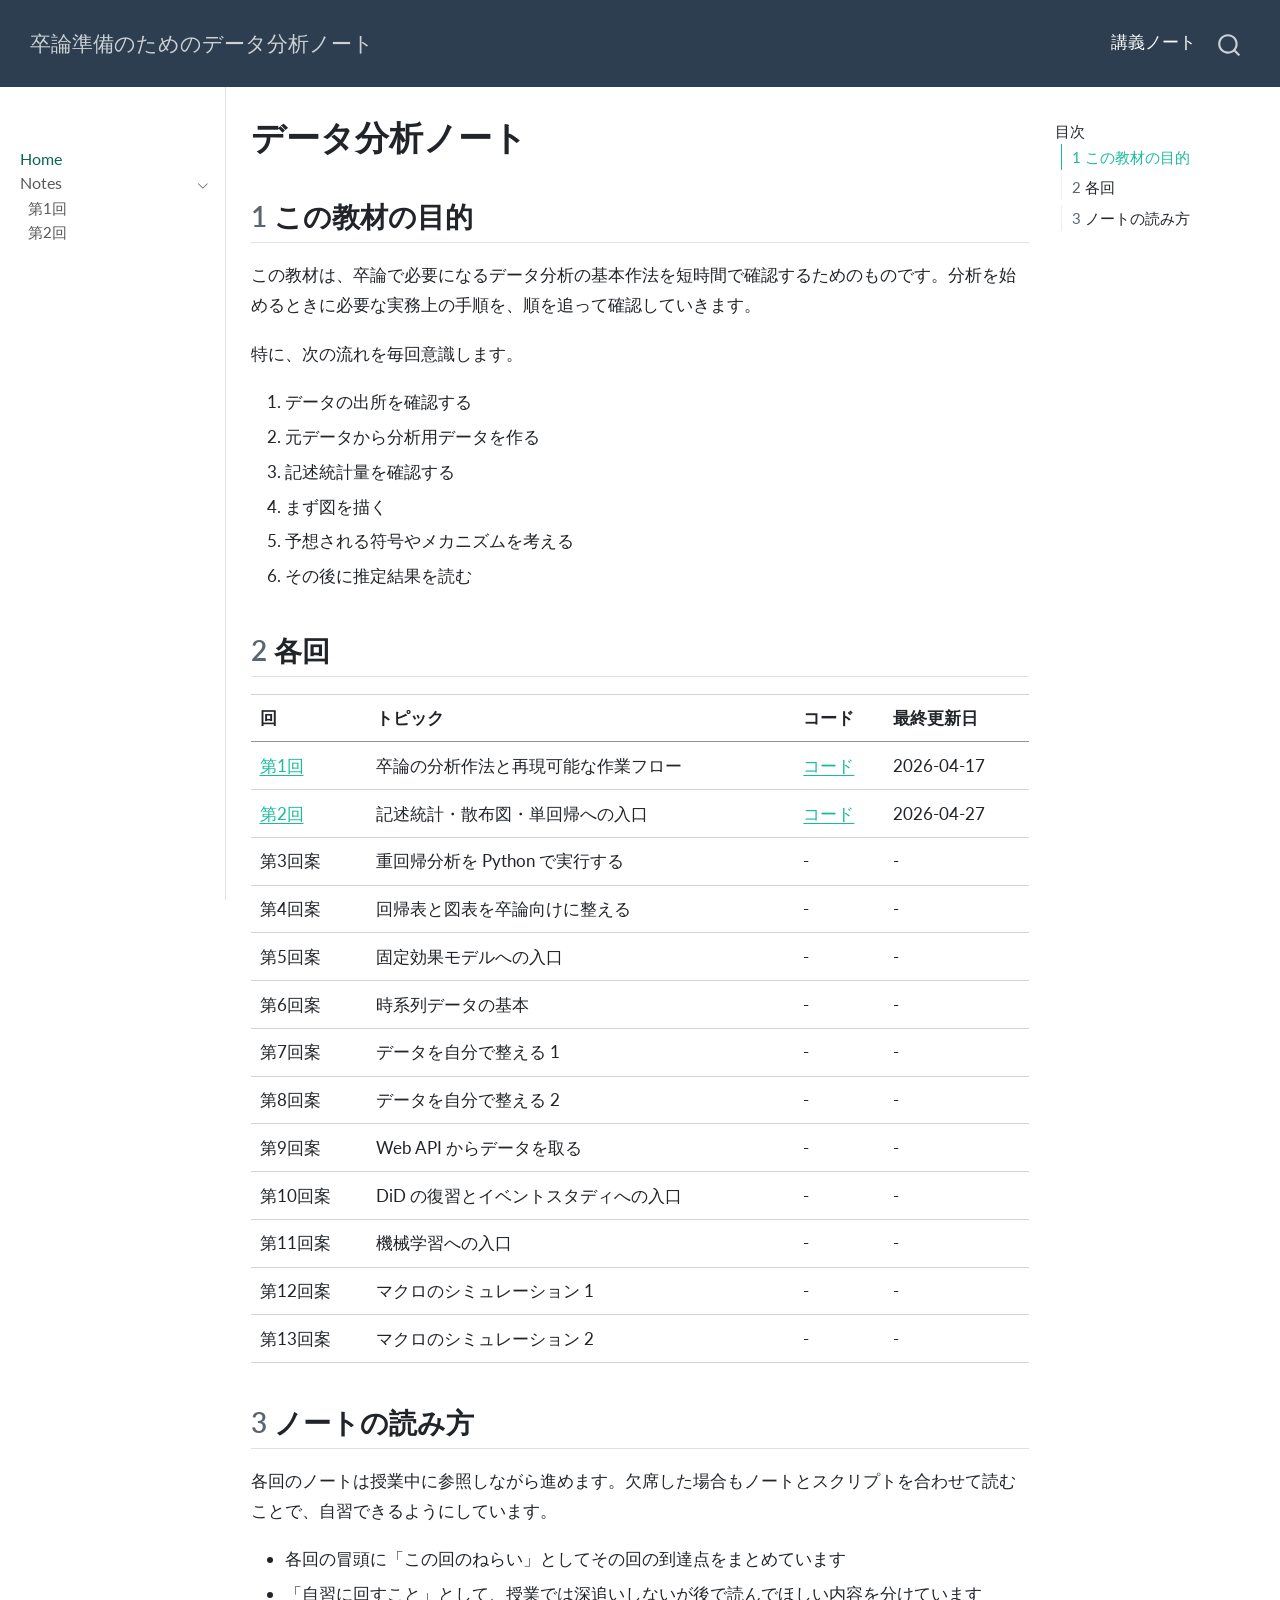
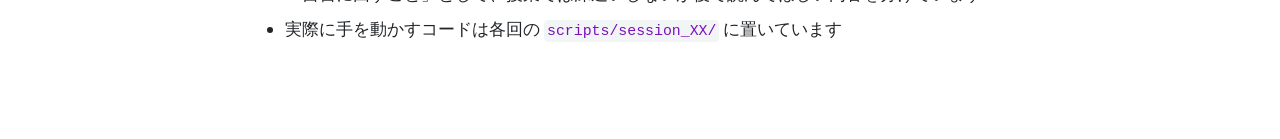
==== commit 4579fdec: "Build docs for GitHub Pages Co-Authored-By: Claude Opus 4.7 (1M context) <noreply@anthropic.com>" ====
--- a/docs/notes/index.html
+++ b/docs/notes/index.html
@@ -148,6 +148,12 @@
  <span class="menu-text">第1回</span></a>
   </div>
 </li>
+          <li class="sidebar-item">
+  <div class="sidebar-item-container"> 
+  <a href="../notes/sessions/session-02.html" class="sidebar-item-text sidebar-link">
+ <span class="menu-text">第2回</span></a>
+  </div>
+</li>
       </ul>
   </li>
     </ul>
@@ -220,10 +226,10 @@
 <td>2026-04-17</td>
 </tr>
 <tr class="even">
-<td>第2回</td>
+<td><a href="../notes/sessions/session-02.html">第2回</a></td>
 <td>記述統計・散布図・単回帰への入口</td>
-<td>-</td>
-<td>-</td>
+<td><a href="https://github.com/kjst-edu/thesis-data-lab/tree/main/scripts/session_02">コード</a></td>
+<td>2026-04-27</td>
 </tr>
 <tr class="odd">
 <td>第3回案</td>
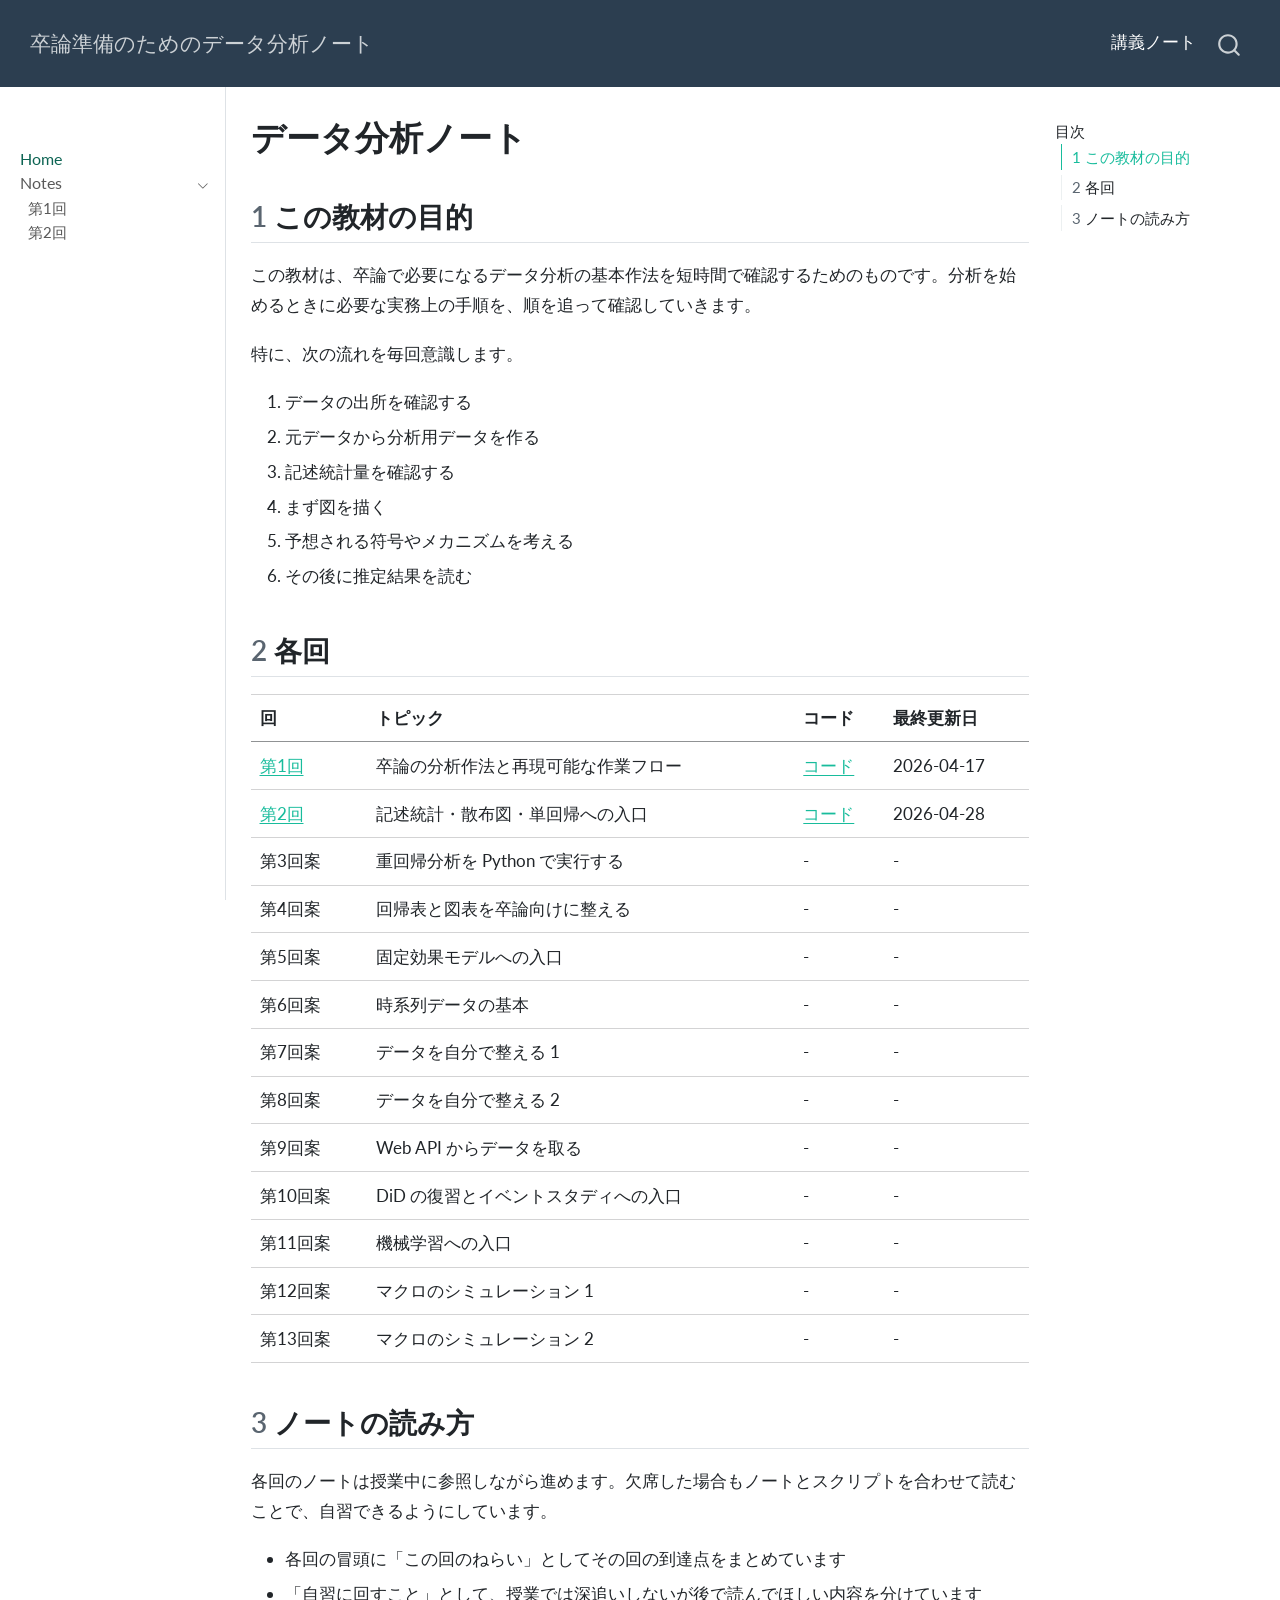
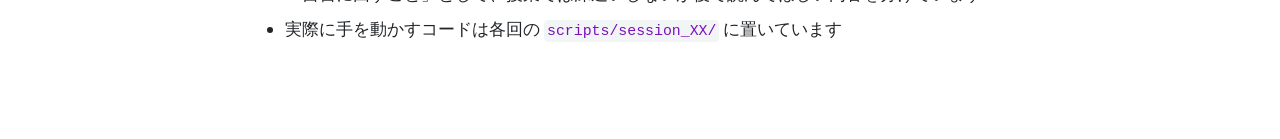
==== commit ab05d3db: "Build docs for GitHub Pages Co-Authored-By: Claude Opus 4.7 (1M context) <noreply@anthropic.com>" ====
--- a/docs/notes/index.html
+++ b/docs/notes/index.html
@@ -229,7 +229,7 @@
 <td><a href="../notes/sessions/session-02.html">第2回</a></td>
 <td>記述統計・散布図・単回帰への入口</td>
 <td><a href="https://github.com/kjst-edu/thesis-data-lab/tree/main/scripts/session_02">コード</a></td>
-<td>2026-04-27</td>
+<td>2026-04-28</td>
 </tr>
 <tr class="odd">
 <td>第3回案</td>
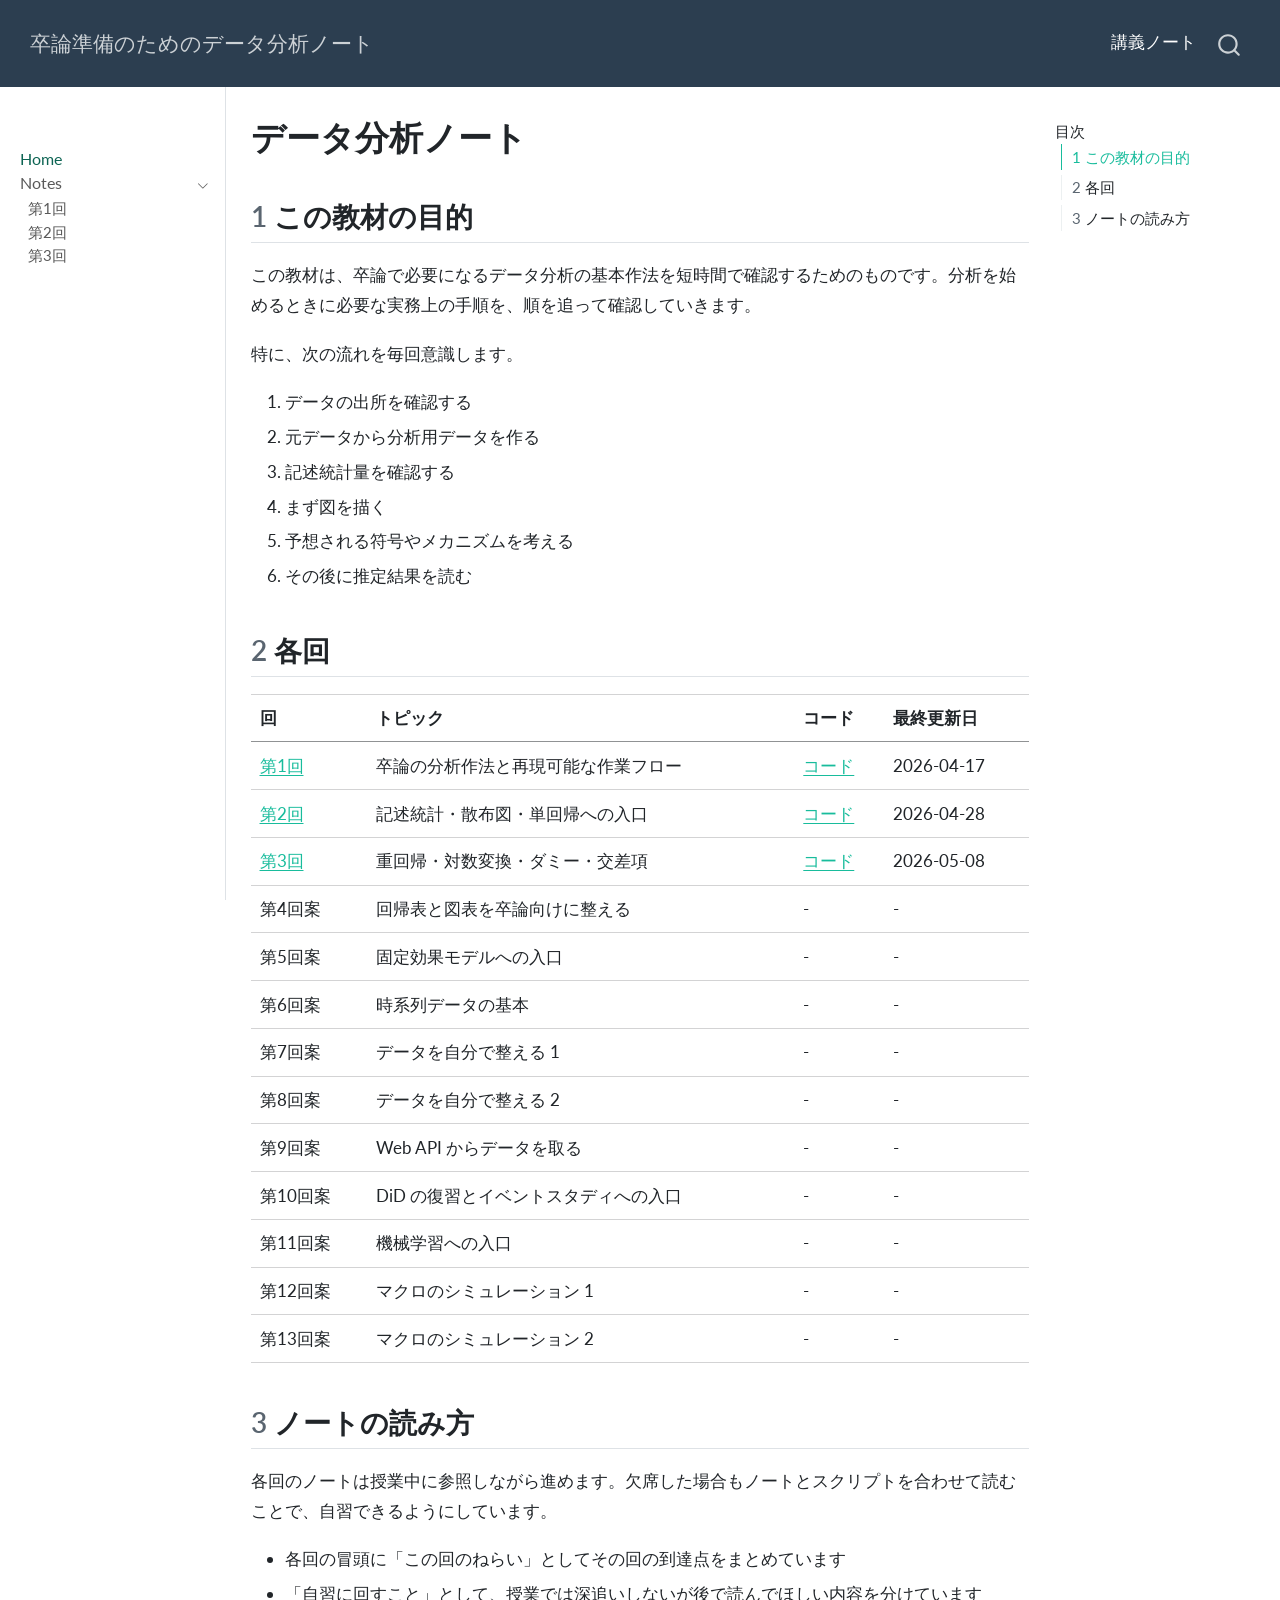
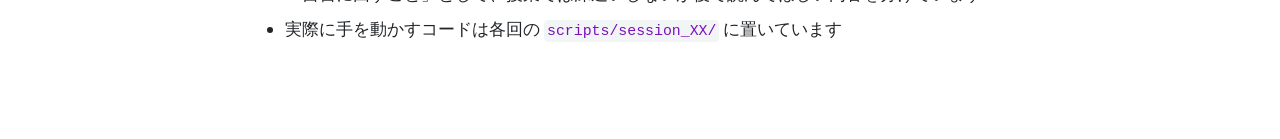
==== commit 32b4be56: "Build docs for GitHub Pages Co-Authored-By: Claude Opus 4.7 (1M context) <noreply@anthropic.com>" ====
--- a/docs/notes/index.html
+++ b/docs/notes/index.html
@@ -154,6 +154,12 @@
  <span class="menu-text">第2回</span></a>
   </div>
 </li>
+          <li class="sidebar-item">
+  <div class="sidebar-item-container"> 
+  <a href="../notes/sessions/session-03.html" class="sidebar-item-text sidebar-link">
+ <span class="menu-text">第3回</span></a>
+  </div>
+</li>
       </ul>
   </li>
     </ul>
@@ -232,10 +238,10 @@
 <td>2026-04-28</td>
 </tr>
 <tr class="odd">
-<td>第3回案</td>
-<td>重回帰分析を Python で実行する</td>
-<td>-</td>
-<td>-</td>
+<td><a href="../notes/sessions/session-03.html">第3回</a></td>
+<td>重回帰・対数変換・ダミー・交差項</td>
+<td><a href="https://github.com/kjst-edu/thesis-data-lab/tree/main/scripts/session_03">コード</a></td>
+<td>2026-05-08</td>
 </tr>
 <tr class="even">
 <td>第4回案</td>
